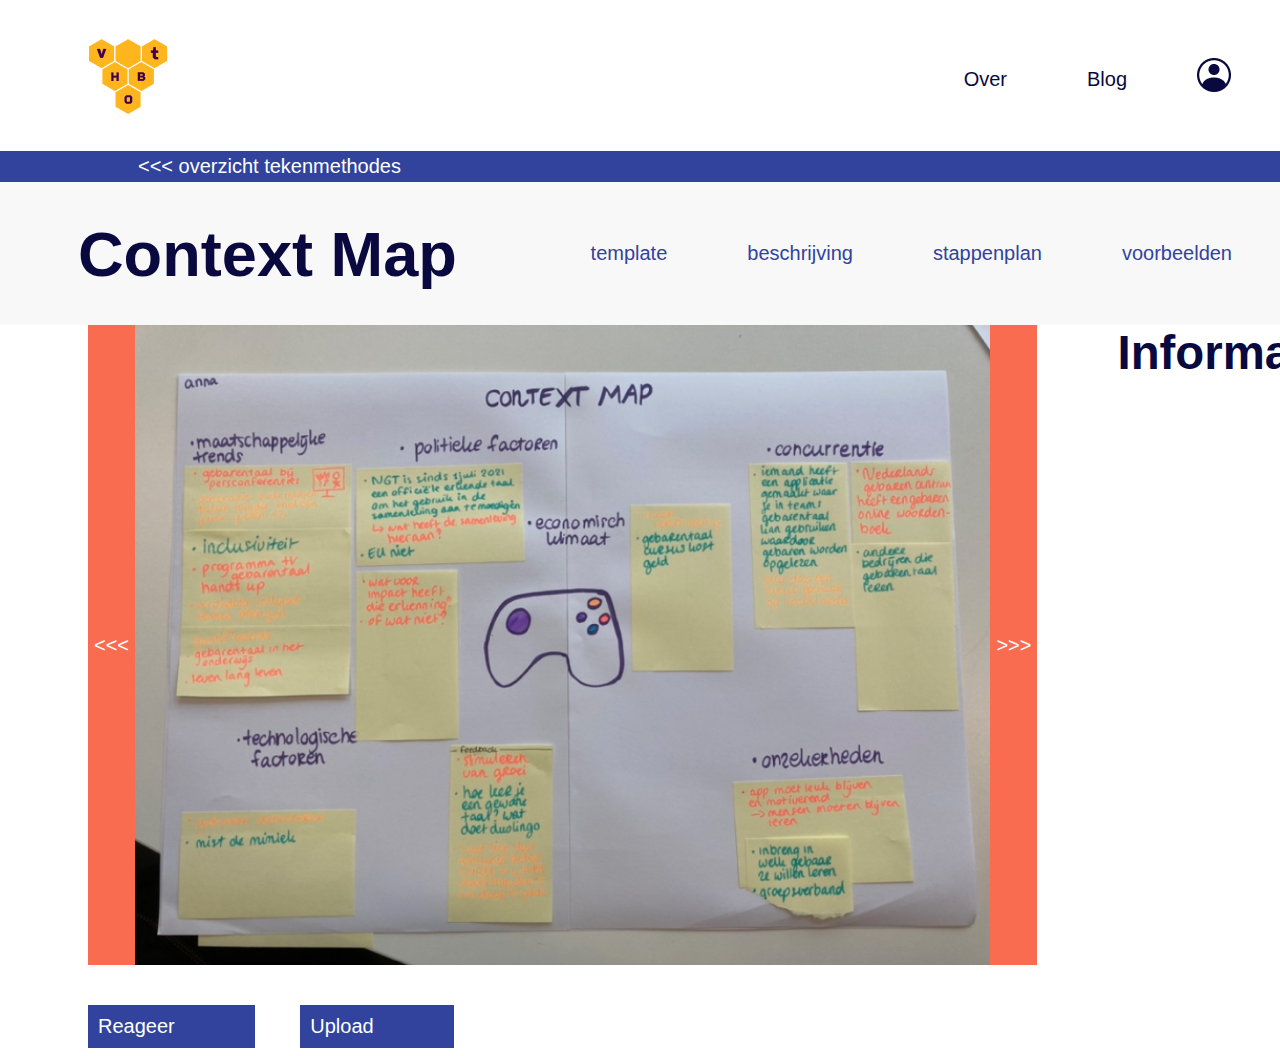
==== html/context.html @ 0e19aa8c "change paths again" ====
<!DOCTYPE html>
<html lang="nl">
<head>
    <meta charset="UTF-8">
    <meta http-equiv="X-UA-Compatible" content="IE=edge">
    <meta name="viewport" content="width=device-width, initial-scale=1.0">
    <link rel="stylesheet" href="/styles/styles.css" />
    <title>Visual Thinking in het HBO</title>
</head>

<body>
    <header>
        <nav class="navbar">
            <a href="/index.html">
                <img src="/assets/vtHBO-v1.0-Logo_1 1.png" class="vthbo-logo">
            </a>
            <ul class="nav-items">
                <li class="nav-item">
                    <a>Over</a>
                </li>
                <li class="nav-item">
                    <a>Blog</a>
                </li>
                <li class="nav-item">
                    <img src="/assets/account_icon.png" class="account-icon">
                </li>
            </ul>
            </ul>
        </nav>
        <p> &lt;&lt;&lt; overzicht tekenmethodes</p>
    </header>
    <main>
        <nav class="navbar2">
            <h1>Context Map</h1>
            <ul class="nav2-items">
                <li class="nav2-item">
                    <a>template</a>
                </li>
                <li class="nav2-item">
                    <a>beschrijving</a>
                </li>
                <li class="nav2-item">
                    <a>stappenplan</a>
                </li>
                <li class="nav2-item">
                    <a>voorbeelden</a>
                </li>
            </ul>
        </nav>
        <div class="image-slider">
            <a href="/index.html">
            <button class="vorige-button">&lt;&lt;&lt;</button>
            </a>
            <img src="/assets/image16-2 1.png" alt="voorbeeld 1">
            <button class="volgende-button">&gt;&gt;&gt;</button>
            <article>
                <h2>Informatie:</h2>
            </article>
        </div>
    </main>
    <footer>
        <button class="reageer-button">Reageer</button>
        <button class="upload-button">Upload</button>
    </footer>

</body>

</html>
---- styles/styles.css ----
* {
  font-size: 20px;
  font-family: sans-serif;
}

nav {
  padding-left: 4rem;
  padding-right: 0.5rem;
  display: flex;
  justify-content: space-between;
  align-items: center;
}

ul {
  list-style-type: none;
}

.nav-items {
  list-style: none;
  display: flex;
  flex-direction: row;
}

.nav-item .account-icon {
  padding: 0.5rem 0.5rem;
  margin: 1rem 1rem;
}

.nav-item a {
  display: inline-block;
  padding: 0.75rem 0.75rem;
  margin: 1.25rem 1.25rem;
  color: #090940;
}

header > p {
  background-color: #31439c;
  color: white;
  margin: 0rem -0.5rem 0rem -0.5rem;
  padding-left: 7rem;
  padding-top: 0.2rem;
  padding-bottom: 0.2rem;
}

.navbar2 {
  background-color: #f9f8f8;
  margin: 0rem -0.5rem 0rem -0.5rem;
}

.nav2-items {
  list-style: none;
  display: flex;
  flex-direction: row;
}

.nav2-item a {
  display: inline-block;
  padding: 0.75rem 0.75rem;
  margin: 1.25rem 1.25rem;
  color: #31439c;
}

.reageer-button, .upload-button{
  background-color: #31439c;
  color: white;
  border: none;
  padding: 0.5rem;
  padding-right: 4rem;
  margin: 2rem -2rem 0rem 4rem;
}

.vorige-button, .volgende-button {
  background-color: #f96c4f;
  color: white;
  border: none;
  height: 32rem;
}

h1 {
  font-size: 63.15px;
  font-weight: 800;
  color: #090940;
}

h2 {
  font-size: 47.37px;
  font-weight: 800;
  color: #090940;
}

.navbar2 > h1 {
  margin: 0;
}

.image-slider{
  display: flex;
  padding-left: 4rem;
}

button:hover {
  cursor: pointer;
}

.image-slider > img {
  height: 32rem;
  width: 48rem;
}

article > h2 {
  margin: 0;
  padding-left: 4rem;
}
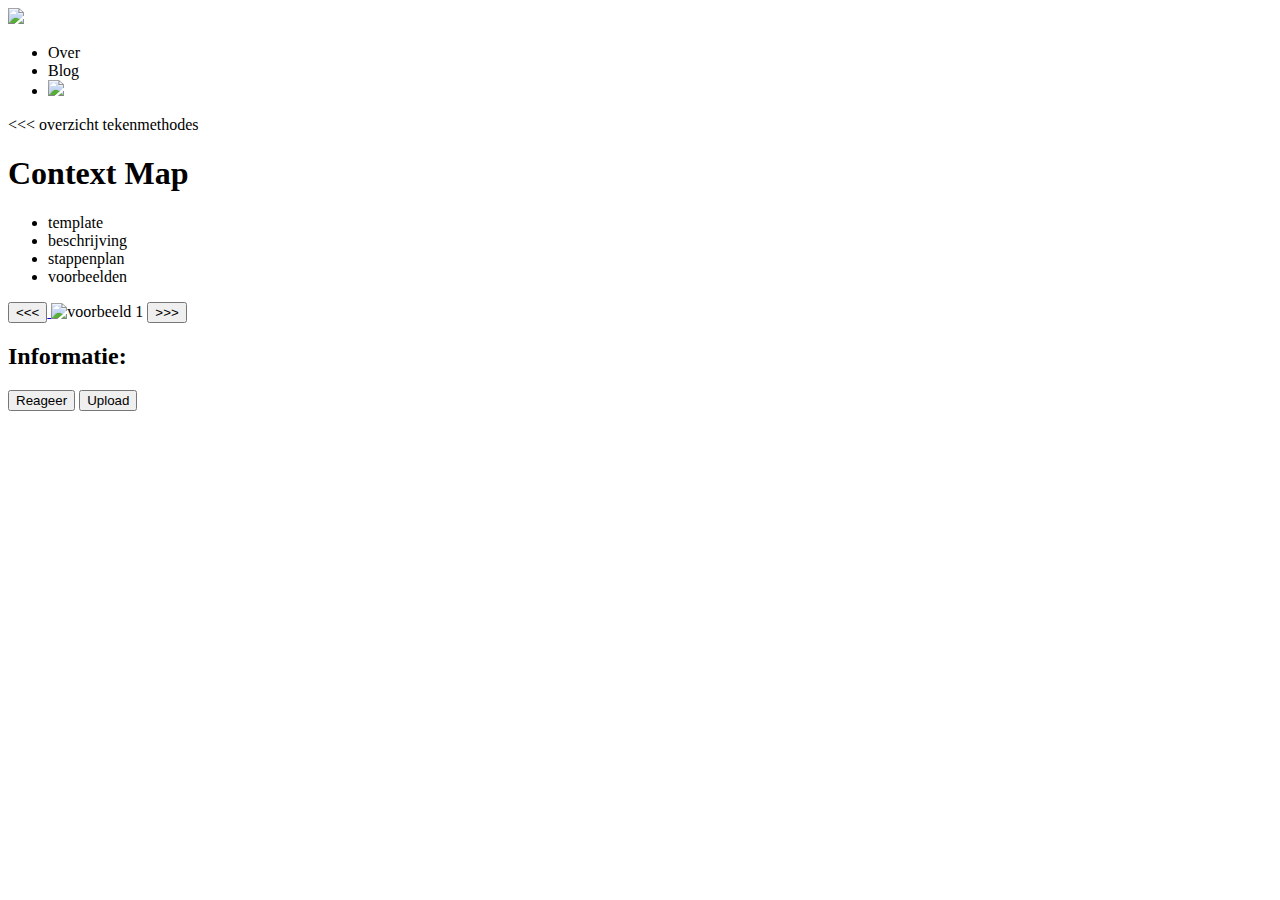
==== commit bbdb78f9: "another paths change T_T" ====
--- a/html/context.html
+++ b/html/context.html
@@ -4,7 +4,7 @@
     <meta charset="UTF-8">
     <meta http-equiv="X-UA-Compatible" content="IE=edge">
     <meta name="viewport" content="width=device-width, initial-scale=1.0">
-    <link rel="stylesheet" href="/styles/styles.css" />
+    <link rel="stylesheet" href="./styles/styles.css" />
     <title>Visual Thinking in het HBO</title>
 </head>
 
@@ -12,7 +12,7 @@
     <header>
         <nav class="navbar">
             <a href="/index.html">
-                <img src="/assets/vtHBO-v1.0-Logo_1 1.png" class="vthbo-logo">
+                <img src="./assets/vtHBO-v1.0-Logo_1 1.png" class="vthbo-logo">
             </a>
             <ul class="nav-items">
                 <li class="nav-item">
@@ -22,7 +22,7 @@
                     <a>Blog</a>
                 </li>
                 <li class="nav-item">
-                    <img src="/assets/account_icon.png" class="account-icon">
+                    <img src="./assets/account_icon.png" class="account-icon">
                 </li>
             </ul>
             </ul>
@@ -51,7 +51,7 @@
             <a href="/index.html">
             <button class="vorige-button">&lt;&lt;&lt;</button>
             </a>
-            <img src="/assets/image16-2 1.png" alt="voorbeeld 1">
+            <img src="./assets/image16-2 1.png" alt="voorbeeld 1">
             <button class="volgende-button">&gt;&gt;&gt;</button>
             <article>
                 <h2>Informatie:</h2>
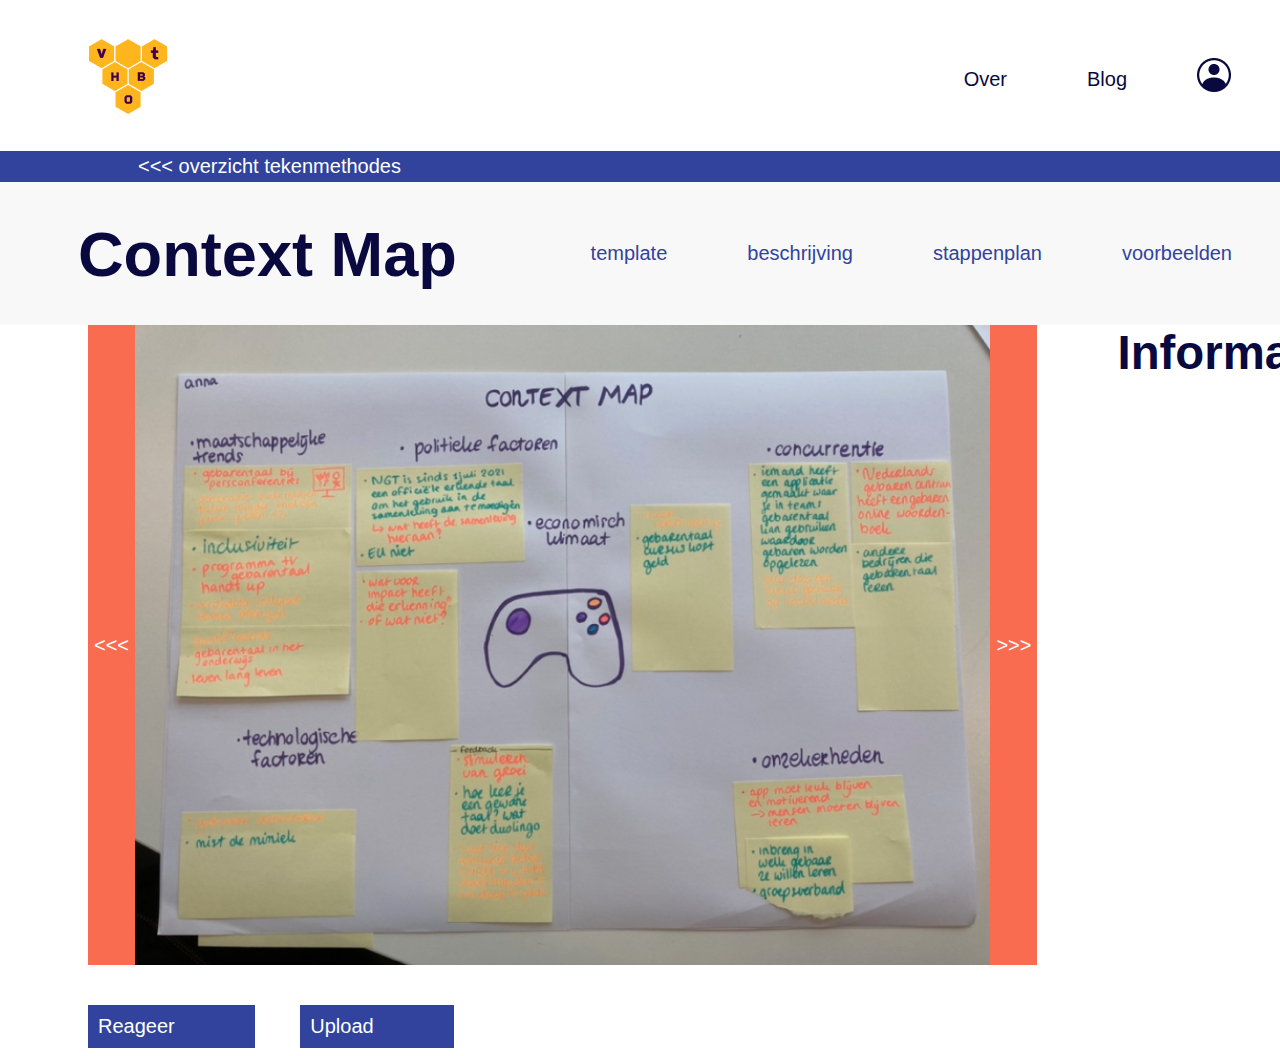
==== commit 873c2a90: "another one" ====
--- a/html/context.html
+++ b/html/context.html
@@ -4,7 +4,7 @@
     <meta charset="UTF-8">
     <meta http-equiv="X-UA-Compatible" content="IE=edge">
     <meta name="viewport" content="width=device-width, initial-scale=1.0">
-    <link rel="stylesheet" href="./styles/styles.css" />
+    <link rel="stylesheet" href="../styles/styles.css" />
     <title>Visual Thinking in het HBO</title>
 </head>
 
@@ -12,7 +12,7 @@
     <header>
         <nav class="navbar">
             <a href="/index.html">
-                <img src="./assets/vtHBO-v1.0-Logo_1 1.png" class="vthbo-logo">
+                <img src="../assets/vtHBO-v1.0-Logo_1 1.png" class="vthbo-logo">
             </a>
             <ul class="nav-items">
                 <li class="nav-item">
@@ -22,7 +22,7 @@
                     <a>Blog</a>
                 </li>
                 <li class="nav-item">
-                    <img src="./assets/account_icon.png" class="account-icon">
+                    <img src="../assets/account_icon.png" class="account-icon">
                 </li>
             </ul>
             </ul>
@@ -51,7 +51,7 @@
             <a href="/index.html">
             <button class="vorige-button">&lt;&lt;&lt;</button>
             </a>
-            <img src="./assets/image16-2 1.png" alt="voorbeeld 1">
+            <img src="../assets/image16-2 1.png" alt="voorbeeld 1">
             <button class="volgende-button">&gt;&gt;&gt;</button>
             <article>
                 <h2>Informatie:</h2>
--- a/styles/styles.css
+++ b/styles/styles.css
@@ -0,0 +1,112 @@
+* {
+  font-size: 20px;
+  font-family: sans-serif;
+}
+
+nav {
+  padding-left: 4rem;
+  padding-right: 0.5rem;
+  display: flex;
+  justify-content: space-between;
+  align-items: center;
+}
+
+ul {
+  list-style-type: none;
+}
+
+.nav-items {
+  list-style: none;
+  display: flex;
+  flex-direction: row;
+}
+
+.nav-item .account-icon {
+  padding: 0.5rem 0.5rem;
+  margin: 1rem 1rem;
+}
+
+.nav-item a {
+  display: inline-block;
+  padding: 0.75rem 0.75rem;
+  margin: 1.25rem 1.25rem;
+  color: #090940;
+}
+
+header > p {
+  background-color: #31439c;
+  color: white;
+  margin: 0rem -0.5rem 0rem -0.5rem;
+  padding-left: 7rem;
+  padding-top: 0.2rem;
+  padding-bottom: 0.2rem;
+}
+
+.navbar2 {
+  background-color: #f9f8f8;
+  margin: 0rem -0.5rem 0rem -0.5rem;
+}
+
+.nav2-items {
+  list-style: none;
+  display: flex;
+  flex-direction: row;
+}
+
+.nav2-item a {
+  display: inline-block;
+  padding: 0.75rem 0.75rem;
+  margin: 1.25rem 1.25rem;
+  color: #31439c;
+}
+
+.reageer-button, .upload-button{
+  background-color: #31439c;
+  color: white;
+  border: none;
+  padding: 0.5rem;
+  padding-right: 4rem;
+  margin: 2rem -2rem 0rem 4rem;
+}
+
+.vorige-button, .volgende-button {
+  background-color: #f96c4f;
+  color: white;
+  border: none;
+  height: 32rem;
+}
+
+h1 {
+  font-size: 63.15px;
+  font-weight: 800;
+  color: #090940;
+}
+
+h2 {
+  font-size: 47.37px;
+  font-weight: 800;
+  color: #090940;
+}
+
+.navbar2 > h1 {
+  margin: 0;
+}
+
+.image-slider{
+  display: flex;
+  padding-left: 4rem;
+}
+
+button:hover {
+  cursor: pointer;
+}
+
+.image-slider > img {
+  height: 32rem;
+  width: 48rem;
+}
+
+article > h2 {
+  margin: 0;
+  padding-left: 4rem;
+}